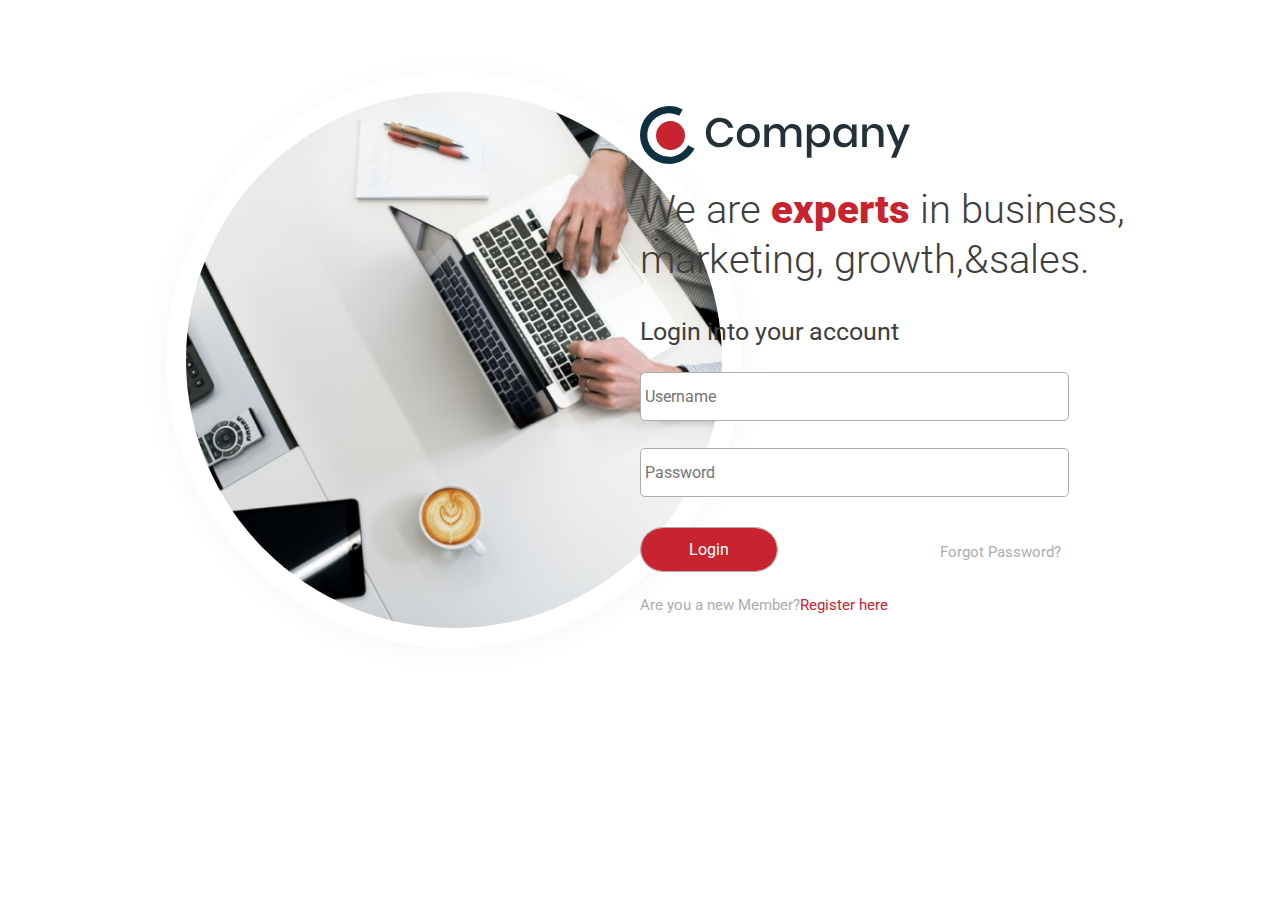
==== index.html @ fd1106fd "HTML Assignment 1" ====
<!DOCTYPE html>
<html lang="en">

<head>
    <meta charset="UTF-8">
    <meta http-equiv="X-UA-Compatible" content="IE=edge">
    <meta name="viewport" content="width=device-width, initial-scale=1.0">
    <title>Company</title>
    <link rel="stylesheet" href="css/style.css">
    <link rel="stylesheet" href="css/bootstrap.min.css">
    <script src="js/bootstrap.bundle.min.js"></script>
    <script src="js/custom.js"></script>
    <link rel="icon" type="image/x-icon" href="image/favicon.ico">
</head>

<body>

    <div class="d-flex flex-row">
        <div class="innerDiv left">
            <img src="image/hero-image.png" alt="" srcset=""">
        </div>
        <div class="innerDiv right">
            <div class="companyLogo">
                <img src="image/logo.svg" alt="" srcset="" class="">
            </div>
            <div class="companyText">
                <P>We are <span>experts</span> in business,<br> marketing, growth,&sales.</P>
            </div>
            <div class="loginText">
                <p class="">Login into your account</p>
            </div>
            <div class="loginForm">
                <div class="forgotPass">
                    <p>Forgot Password?</p>
                </div>
                <form action="">
                    <input type="text" name="username" placeholder=" Username" id=""><br>
                    <input type="password" name="password" placeholder=" Password" id=""><br>
                    <input type="submit" value="Login">
                </form>

            </div>
            <div class="signIn">
                <p>Are you a new Member?<span>Register here</span></p>
            </div>
        </div>
    </div>

</body>

</html>
---- css/style.css ----
@import url('https://fonts.googleapis.com/css2?family=Roboto');
*{
    margin: 0;
    padding: 0;
}
body{
    background-color: #FAFAFA;
}
.innerDiv{
    width:50%;
}
.left{
    position: relative;
    top: 72px;
left: 166px;
}
.left img{
    width: 576px;
    height: 576px;
border-radius: 50%;
box-shadow: 0px 4px 31px  #0000000A;
border: 20px solid #FFFFFF;
opacity: 1;
}
.companyLogo{
    position:Absolute;
    top: 106px;
}
.companyLogo img{
    width: 272px;
height: 58px;

}
.companyText{
    position:Absolute;
    width: 500px;
    height: 100px;
    top: 183px;
   
}
.companyText p{
    font: normal normal 300 40px/47px Roboto;
letter-spacing: 0px;
color: #3E3E3E;
}
.companyText span{
    font: normal normal 900 40px/53px Roboto;
letter-spacing: 0px;
color: #C8242F;
}
.loginText{
    position: Absolute;
    top:315px;
    
}
.loginText p{
    text-align: left;
font: normal normal normal 25px/33px Roboto;
letter-spacing: 0px;
color: #3E3E3E;
}
.loginForm{
    position: absolute;
    top:372px;
}
input{
    width:429px;
    height:49px;
    background: #FFFFFF 0% 0% no-repeat padding-box;
border: 1px solid #ADADAD;
border-radius: 5px;
}
input[type=password]{
    margin-top: 27px;
}
input[type=submit]{
    width: 138px;
height: 45px;
background: #C8242F 0% 0% no-repeat padding-box;
border-radius: 23px;
font: normal normal medium 18px/24px Roboto;
letter-spacing: 0px;
color: #FFFFFF;
margin-top:30px;
}

.forgotPass{
    position: absolute;
    top:170px;
    left: 300px;
    font: normal normal normal 15px/20px Roboto;
    color: #ADADAD;
}
.signIn{
    position: absolute;
    top:595px;
    font: normal normal normal 15px/20px Roboto;
    color: #ADADAD;
}
.signIn span{
    color: #C8242F;
}
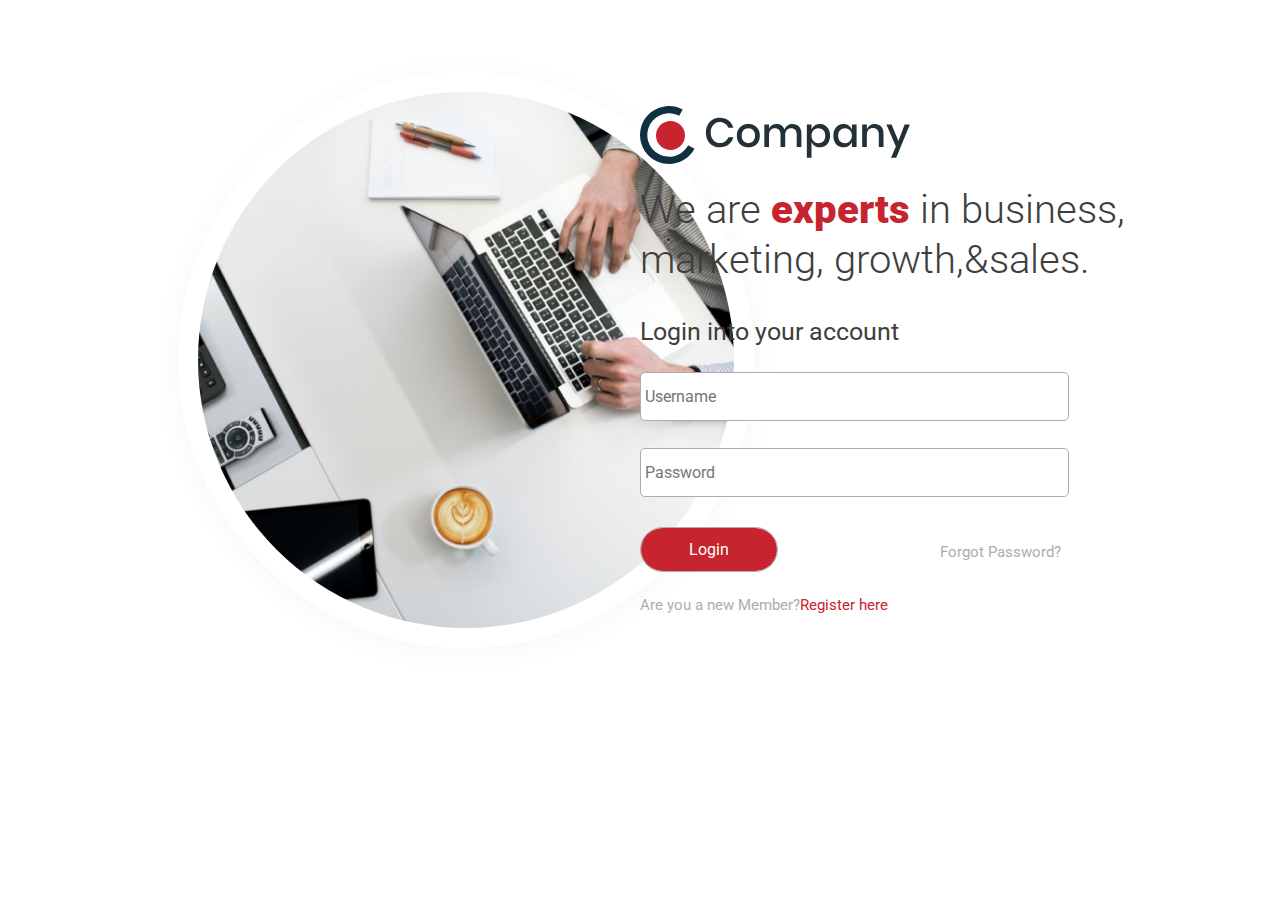
==== commit dd05ebc9: "day2 work" ====
--- a/index.html
+++ b/index.html
@@ -8,12 +8,14 @@
     <title>Company</title>
     <link rel="stylesheet" href="css/style.css">
     <link rel="stylesheet" href="css/bootstrap.min.css">
+    <link rel="icon" type="image/x-icon" href="image/favicon.ico">
+    <link rel="stylesheet" href="https://cdn.jsdelivr.net/npm/bootstrap@5.3.0-alpha1/dist/css/bootstrap.min.css">
     <script src="js/bootstrap.bundle.min.js"></script>
     <script src="js/custom.js"></script>
-    <link rel="icon" type="image/x-icon" href="image/favicon.ico">
 </head>
 
 <body>
+<div class="container-fluid">
 
     <div class="d-flex flex-row">
         <div class="innerDiv left">
@@ -45,7 +47,8 @@
             </div>
         </div>
     </div>
-
+</div>
+    <script src="https://cdn.jsdelivr.net/npm/bootstrap@5.3.0-alpha1/dist/js/bootstrap.bundle.min.js"></script>
 </body>
 
 </html>--- a/css/style.css
+++ b/css/style.css
@@ -2,10 +2,14 @@
 *{
     margin: 0;
     padding: 0;
+    font-family: roboto;
 }
 body{
     background-color: #FAFAFA;
 }
+
+/* Css Of Index.html Page */
+
 .innerDiv{
     width:50%;
 }
@@ -99,4 +103,131 @@
 }
 .signIn span{
     color: #C8242F;
-}+}
+
+
+/*css of Dashboard page*/
+
+.dashboard{
+    background: #FAFAFA 0% 0% no-repeat padding-box;
+}
+nav{
+    font-size: 16px;
+}
+.mainNavImg{
+    margin-left: 30px;
+}
+.navbarLogo{
+    height:30px;
+    width:142px;
+    margin-right:75px;
+}
+.navbarSearchIcon{
+    height:16px;
+    width:16px;
+}
+.navbarDownArrow{
+    margin-left: 14px;
+}
+.navbarUser{
+    margin-left: 12px;
+}
+.navbarProfile{
+    margin-left: 52px;
+    height:44px;
+    width:44px;
+}
+.navbarNotification{
+    height: 22px;
+    width: 22px;
+}
+span img{
+    width:19px;
+    height: 18px;
+}
+.w3-sidebar{
+    z-index: 111;
+}
+.w3-sidebar button{
+    margin:12px 30px;
+}
+.w3-sidebar img{
+    width: 19px;
+    height: 19px;
+    margin-right: 12px;
+}
+.sidebarIcon:hover{
+    background-color: #FFF3F4;
+    color:#C8242F;
+}
+.w3-sidebar{
+    width:242px;
+}
+#mainContent {
+    margin-left: 20%;
+}
+#mainContent .Dashboard{
+    font-size: 30px;
+    position: absolute;
+    top: 120px;
+}
+.detailsCard{
+    border:none;
+    position: absolute;
+    top:182px;
+}
+.detailsCard .card{
+    width: 219px;
+    height:116px;
+    overflow-y: hidden;
+    margin-right:30px
+
+}
+.detailsCard img{
+    margin:41px 0;
+    margin-left:38px;
+    height:  33px;
+    width: 33px;
+}
+.detailsCard .card-body{
+    padding-top:30px;
+
+}
+.detailsCard .card-title{
+    font-size: 25px;
+}
+.detailsCard .card-text{
+    font-size: 15px;
+}
+.detailsCard .card{
+    border:none;
+}
+.graph{
+    position: relative;
+    top:328px;
+}
+.sale{
+    width:802px;
+    height:400px;
+    padding:30px;
+}
+.saleText{
+    font-size: 22px;
+}
+.salePeriod{
+    font-family: 12px;
+    color: #ADADAD;
+}
+.SalePeriodActive{
+    color: #C8242F;
+}
+.saleByCountery{
+    padding:30px;
+}
+
+.circle{
+    width:18px;
+    height:18px;
+    border-radius: 100%;
+    background-color: #C8242F;
+}
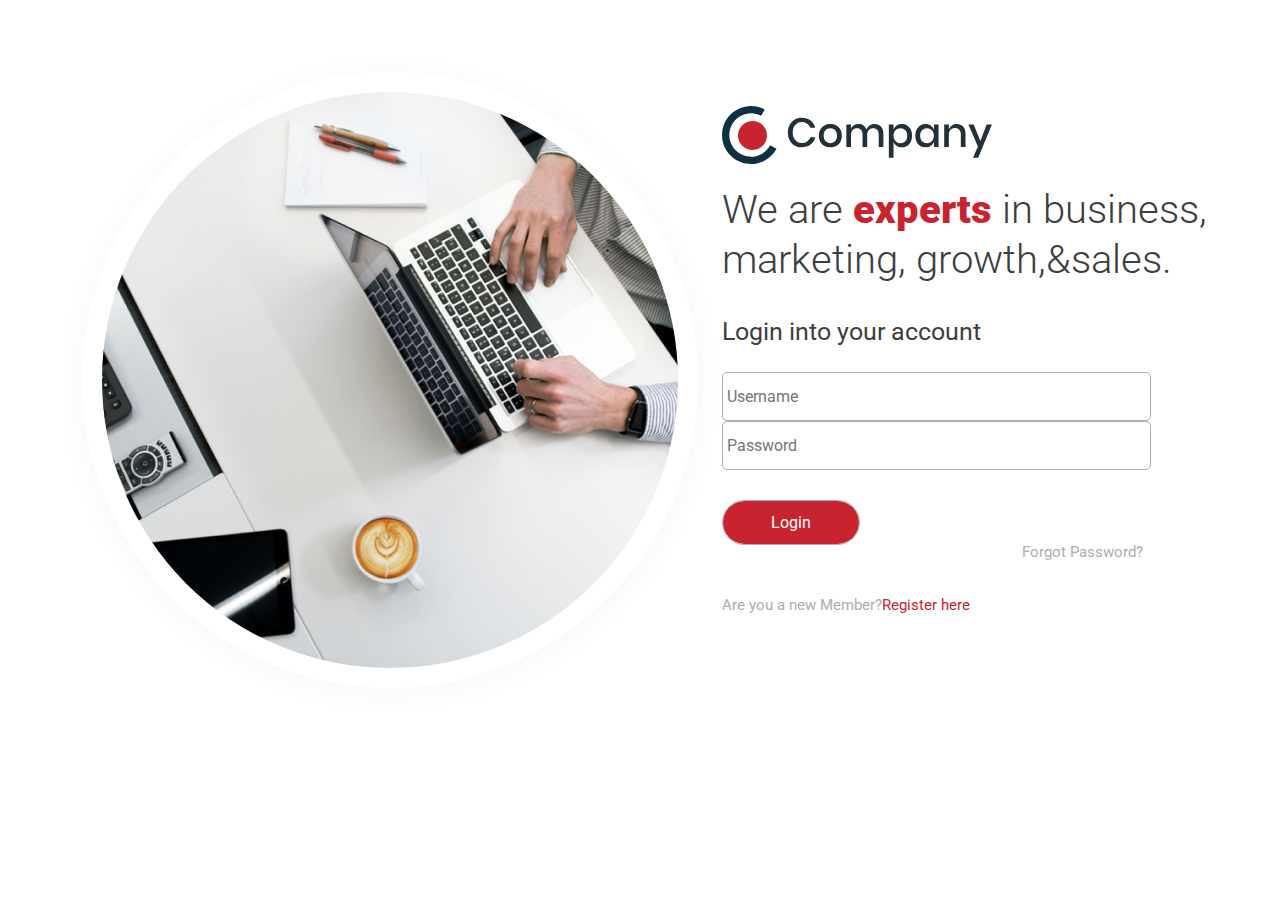
==== commit f47195c6: "Assignment 3" ====
--- a/index.html
+++ b/index.html
@@ -12,42 +12,49 @@
     <link rel="stylesheet" href="https://cdn.jsdelivr.net/npm/bootstrap@5.3.0-alpha1/dist/css/bootstrap.min.css">
     <script src="js/bootstrap.bundle.min.js"></script>
     <script src="js/custom.js"></script>
+    <style>
+        
+        @media screen and (max-width: 765px) {
+            .container{
+            margin:0 !important;
+        }
+        }
+    </style>
 </head>
 
 <body>
-<div class="container-fluid">
+    <div class="container">
+        <div class="row">
+            <div class="col index">
+                <img src="image/hero-image.png" alt="" srcset="">
+            </div>
+            <div class="col">
+                <div class="companyLogo">
+                    <img src="image/logo.svg" alt="" srcset="" class="">
+                </div>
+                <div class="companyText">
+                    <P>We are <span>experts</span> in business,<br> marketing, growth,&sales.</P>
+                </div>
+                <div class="loginText">
+                    <p class="">Login into your account</p>
+                </div>
+                <div class="loginForm">
+                    <div class="forgotPass">
+                        <p>Forgot Password?</p>
+                    </div>
+                    <form action="">
+                        <input type="text" name="username" placeholder=" Username" id=""><br>
+                        <input type="password" name="password" placeholder=" Password" id=""><br>
+                        <input type="submit" value="Login">
+                    </form>
 
-    <div class="d-flex flex-row">
-        <div class="innerDiv left">
-            <img src="image/hero-image.png" alt="" srcset=""">
-        </div>
-        <div class="innerDiv right">
-            <div class="companyLogo">
-                <img src="image/logo.svg" alt="" srcset="" class="">
-            </div>
-            <div class="companyText">
-                <P>We are <span>experts</span> in business,<br> marketing, growth,&sales.</P>
-            </div>
-            <div class="loginText">
-                <p class="">Login into your account</p>
-            </div>
-            <div class="loginForm">
-                <div class="forgotPass">
-                    <p>Forgot Password?</p>
                 </div>
-                <form action="">
-                    <input type="text" name="username" placeholder=" Username" id=""><br>
-                    <input type="password" name="password" placeholder=" Password" id=""><br>
-                    <input type="submit" value="Login">
-                </form>
-
-            </div>
-            <div class="signIn">
-                <p>Are you a new Member?<span>Register here</span></p>
+                <div class="signIn">
+                    <p>Are you a new Member?<span>Register here</span></p>
+                </div>
             </div>
         </div>
     </div>
-</div>
     <script src="https://cdn.jsdelivr.net/npm/bootstrap@5.3.0-alpha1/dist/js/bootstrap.bundle.min.js"></script>
 </body>
 
--- a/css/style.css
+++ b/css/style.css
@@ -1,233 +1,527 @@
 @import url('https://fonts.googleapis.com/css2?family=Roboto');
-*{
+
+* {
     margin: 0;
     padding: 0;
     font-family: roboto;
-}
-body{
+
+}
+
+body {
     background-color: #FAFAFA;
 }
 
 /* Css Of Index.html Page */
 
-.innerDiv{
-    width:50%;
-}
-.left{
+.index img{
+    border-radius: 50%;
+    border: 20px solid #FFFFFF;
+    box-shadow: 0px 4px 31px #0000000A;
+    margin-top: 72px;
+}
+
+.innerDiv {
+    width: 50%;
+}
+
+.left {
     position: relative;
     top: 72px;
-left: 166px;
-}
-.left img{
+    left: 166px;
+}
+
+.left img {
     width: 576px;
     height: 576px;
-border-radius: 50%;
-box-shadow: 0px 4px 31px  #0000000A;
-border: 20px solid #FFFFFF;
-opacity: 1;
-}
-.companyLogo{
-    position:Absolute;
+    border-radius: 50%;
+    box-shadow: 0px 4px 31px #0000000A;
+    border: 20px solid #FFFFFF;
+    opacity: 1;
+}
+
+.companyLogo {
+    position: Absolute;
     top: 106px;
 }
-.companyLogo img{
+
+.companyLogo img {
     width: 272px;
-height: 58px;
-
-}
-.companyText{
-    position:Absolute;
+    height: 58px;
+
+}
+
+.companyText {
+    position: Absolute;
     width: 500px;
     height: 100px;
     top: 183px;
-   
-}
-.companyText p{
+
+}
+
+.companyText p {
     font: normal normal 300 40px/47px Roboto;
-letter-spacing: 0px;
-color: #3E3E3E;
-}
-.companyText span{
+    letter-spacing: 0px;
+    color: #3E3E3E;
+}
+
+.companyText span {
     font: normal normal 900 40px/53px Roboto;
-letter-spacing: 0px;
-color: #C8242F;
-}
-.loginText{
+    letter-spacing: 0px;
+    color: #C8242F;
+}
+
+.loginText {
     position: Absolute;
-    top:315px;
-    
-}
-.loginText p{
+    top: 315px;
+
+}
+
+.loginText p {
     text-align: left;
-font: normal normal normal 25px/33px Roboto;
-letter-spacing: 0px;
-color: #3E3E3E;
-}
-.loginForm{
-    position: absolute;
-    top:372px;
-}
-input{
-    width:429px;
-    height:49px;
+    font: normal normal normal 25px/33px Roboto;
+    letter-spacing: 0px;
+    color: #3E3E3E;
+}
+
+.loginForm {
+    position: absolute;
+    top: 372px;
+}
+
+input {
+    width: 429px;
+    height: 49px;
     background: #FFFFFF 0% 0% no-repeat padding-box;
-border: 1px solid #ADADAD;
-border-radius: 5px;
-}
-input[type=password]{
+    border: 1px solid #ADADAD;
+    border-radius: 5px;
+}
+
+input[type=password] {
     margin-top: 27px;
 }
-input[type=submit]{
+
+input[type=submit] {
     width: 138px;
-height: 45px;
-background: #C8242F 0% 0% no-repeat padding-box;
-border-radius: 23px;
-font: normal normal medium 18px/24px Roboto;
-letter-spacing: 0px;
-color: #FFFFFF;
-margin-top:30px;
-}
-
-.forgotPass{
-    position: absolute;
-    top:170px;
+    height: 45px;
+    background: #C8242F 0% 0% no-repeat padding-box;
+    border-radius: 23px;
+    font: normal normal medium 18px/24px Roboto;
+    letter-spacing: 0px;
+    color: #FFFFFF;
+    margin-top: 30px;
+}
+
+.forgotPass {
+    position: absolute;
+    top: 170px;
     left: 300px;
     font: normal normal normal 15px/20px Roboto;
     color: #ADADAD;
 }
-.signIn{
-    position: absolute;
-    top:595px;
+
+.signIn {
+    position: absolute;
+    top: 595px;
     font: normal normal normal 15px/20px Roboto;
     color: #ADADAD;
 }
-.signIn span{
+
+.signIn span {
     color: #C8242F;
 }
 
 
 /*css of Dashboard page*/
 
-.dashboard{
+.dashboard {
     background: #FAFAFA 0% 0% no-repeat padding-box;
 }
-nav{
+
+nav {
     font-size: 16px;
-}
-.mainNavImg{
+    z-index: 11;
+    position: fixed;
+    background-color: #FFFFFF;
+}
+
+.navbar {
+    display: contents;
+    margin-top: 0;
+    padding-top: 0;
+}
+
+.mainNavImg {
     margin-left: 30px;
 }
-.navbarLogo{
-    height:30px;
-    width:142px;
-    margin-right:75px;
-}
-.navbarSearchIcon{
-    height:16px;
-    width:16px;
-}
-.navbarDownArrow{
+
+.navbarLogo {
+    height: 30px;
+    width: 142px;
+    margin-right: 75px;
+}
+
+.navbarSearchIcon {
+    height: 16px;
+    width: 16px;
+}
+
+.navbarDownArrow {
     margin-left: 14px;
 }
-.navbarUser{
+
+.navbarUser {
     margin-left: 12px;
 }
-.navbarProfile{
+
+.navbarProfile {
     margin-left: 52px;
-    height:44px;
-    width:44px;
-}
-.navbarNotification{
+    height: 44px;
+    width: 44px;
+}
+
+.navbarNotification {
     height: 22px;
     width: 22px;
 }
-span img{
-    width:19px;
+
+span img {
+    width: 19px;
     height: 18px;
 }
-.w3-sidebar{
+
+.w3-sidebar {
     z-index: 111;
 }
-.w3-sidebar button{
-    margin:12px 30px;
-}
-.w3-sidebar img{
+
+.w3-sidebar button {
+    margin: 12px 30px;
+}
+
+.w3-sidebar img {
     width: 19px;
     height: 19px;
     margin-right: 12px;
 }
-.sidebarIcon:hover{
+
+.sidebarIcon:hover {
     background-color: #FFF3F4;
-    color:#C8242F;
-}
-.w3-sidebar{
-    width:242px;
-}
+    color: #C8242F;
+}
+
+.w3-sidebar {
+    width: 242px;
+}
+
 #mainContent {
-    margin-left: 20%;
-}
-#mainContent .Dashboard{
+    /* margin-left: 18%; */
+    position: relative;
+}
+
+.Dashboard {
     font-size: 30px;
-    position: absolute;
-    top: 120px;
-}
-.detailsCard{
-    border:none;
-    position: absolute;
-    top:182px;
-}
-.detailsCard .card{
+}
+.card{
+    border: none !important;
+    border-radius: 0 !important;
+    font:roboto !important;
     width: 219px;
-    height:116px;
+    height: 116px;
+    padding: 0 !important;
+}
+.card img{
+    width: 30px;
+    height: 30px;
+}
+.card-text{
+    font-size: 15px !important;
+}
+.card-title{
+    font-size: 25px !important;
+}
+
+
+.detailsCard {
+    border: none;
+    position: absolute;
+    top: 100px;
+}
+
+.detailsCard .card {
+    width: 219px;
+    height: 116px;
     overflow-y: hidden;
-    margin-right:30px
-
-}
-.detailsCard img{
-    margin:41px 0;
-    margin-left:38px;
-    height:  33px;
+    margin-right: 30px
+}
+
+.detailsCard img {
+    margin: 41px 0;
+    margin-left: 38px;
+    height: 33px;
     width: 33px;
 }
-.detailsCard .card-body{
-    padding-top:30px;
-
-}
-.detailsCard .card-title{
+
+.detailsCard .card-body {
+    padding-top: 30px;
+
+}
+
+.detailsCard .card-title {
     font-size: 25px;
 }
-.detailsCard .card-text{
+
+.detailsCard .card-text {
     font-size: 15px;
 }
-.detailsCard .card{
-    border:none;
-}
-.graph{
-    position: relative;
-    top:328px;
-}
-.sale{
-    width:802px;
-    height:400px;
-    padding:30px;
-}
-.saleText{
+
+.detailsCard .card {
+    border: none;
+}
+
+/* .graph {
+    position: absolute;
+    top: 248px;
+} */
+
+.sale {
+    width: 802px;
+    height: 400px;
+    padding: 30px;
+    background-color: #FFFFFF;
+    border-radius: 5px;
+}
+.sale img{
+    /* min-width: 250px;
+    width: min(15vw, 802px);
+    margin: 0 auto; */
+    max-width:100%;
+max-height:100%;
+}
+.saleByCountry img{
+    max-width:100%;
+max-height:100%;
+}
+
+.saleText {
     font-size: 22px;
 }
-.salePeriod{
+
+.salePeriod {
     font-family: 12px;
     color: #ADADAD;
+    background-color: #FFFFFF;
+    border-radius: 5px;
+    margin:0 5px;
+}
+
+.SalePeriodActive {
+    color: #C8242F;
 }
 .SalePeriodActive{
-    color: #C8242F;
-}
-.saleByCountery{
-    padding:30px;
-}
-
-.circle{
+    text-decoration: underline solid #C8242F;
+}
+
+.saleByCountry {
+    width: 385px;
+height: 398px;
+    background-color: #FFFFFF;
+    padding: 30px;
+    border-radius: 5px;
+}
+
+.circle {
+    width: 18px;
+    height: 18px;
+    border-radius: 100%;
+    margin: 0 8px;
+    ;
+}
+
+.red {
+    background-color: #C8242F;
+}
+
+.green {
+    background-color: #A2B86C;
+}
+
+.orange {
+    background-color: #F16C20;
+}
+
+.yellow {
+    background-color: #EBC844;
+}
+
+.saleByCountery td {
+    padding-right: 25px;
+}
+
+.saleByCountery table {
+    table-layout: auto;
+    width: 100%;
+}
+
+.invoices {
+    background-color: #FFFFFF;
+    padding: 30px;
+    border-radius: 5px;
+    margin-top:2vw ;
+}
+
+.invoices p {
+    font-size: 22px;
+}
+
+.paid {
+    background-color: #EBFFEF;
+    color: #3CDD5F;
+    text-align: center;
+    border-radius: 5px;
+}
+
+.failed {
+    background-color: #FFF5F5;
+    color: #FF4545;
+    text-align: center;
+    border-radius: 5px;
+}
+
+.pending {
+    background-color: #F8F8F8;
+    color: #BABABA;
+    text-align: center;
+    border-radius: 5px;
+}
+
+table {
+    color: #3E3E3E;
+    font-size: 15px;
+    width: 100% !important;
+}
+
+table th {
+    color: #ADADAD;
+}
+
+.invoices a {
+    float: right;
+    text-decoration: none;
+    color: #C8242F;
+}
+
+
+/* Css for inner Page  */
+.navDiv,
+.sideDiv {
+    position: sticky;
+    background-color: #FFFFFF;
+    top: 0;
+    right: 0;
+}
+
+.analysisText {
+    font-size: 30px;
+}
+
+.mainArea {
+    position: relative;
+    /* left: 242px; */
+}
+
+.analysisText {
+    position: absolute;
+    top: 40px;
+    left: 48px;
+    font: normal normal medium 30px/39px Roboto;
+}
+
+.form {
+    background-color: white;
+    position: absolute;
+    top: 100px;
+    left: 50px;
+    padding: 20px;
+}
+
+.colText {
+    text-align: left;
+    font-size: 22px;
+    color: #3E3E3E;
+}
+input[type=password] {
+    margin-top: 0;
+}
+.otherTabs{
+    font-size: 18px;
+}
+.form .upload{
+    width: 124px;
+height: 36px;
+    border-radius:18px;
+    border:1px solid red;
+    padding:0 5px;
+    color: #C8242F;
+    background-color: #fff;
+}
+.noItem{
+    margin-left:20px;
+}
+.form-check-label{
+    margin-right: 40px;
+}
+.otherTags{
+    padding-bottom: 35px;
+}
+.form .cta{
+    margin-right: 20px;
+    font-size: 18px;
+    border-radius: 22.5px;
+}
+.bg-danger{
+    background-color: #C8242F;
+}
+.snackbar img{
+    height:18px;
     width:18px;
-    height:18px;
-    border-radius: 100%;
-    background-color: #C8242F;
-}
+    margin:10px
+}
+.error{
+    margin-top: 25px;
+    border: 2px solid #FF3535;
+    color: #FF3535;
+    font-size: 18px;
+}
+.information{
+    margin-top: 25px;
+    border: 2px solid #00B9E1;
+    color: #00B9E1;
+    font-size: 18px;
+}
+.success{
+    margin-top: 25px;
+    border: 2px solid #00AF27;
+    color: #00AF27;
+    font-size: 18px;
+}
+.warning{
+    margin-top: 25px;
+    border: 2px solid #FFA800;
+    color: #FFA800;
+    font-size: 18px;
+}
+.tabSwitch{
+    margin-left: 35px;
+    color: #ADADAD;
+    font-size:15px;
+}
+.tabSwitchActive{
+    color: #C8242F;
+    border-bottom: 5px solid red;
+}
+.abc{
+    padding-left: 0 !important;
+    padding-right: 0 !important;
+}
+.tabSwitch{
+    margin: 0 5px !important;
+}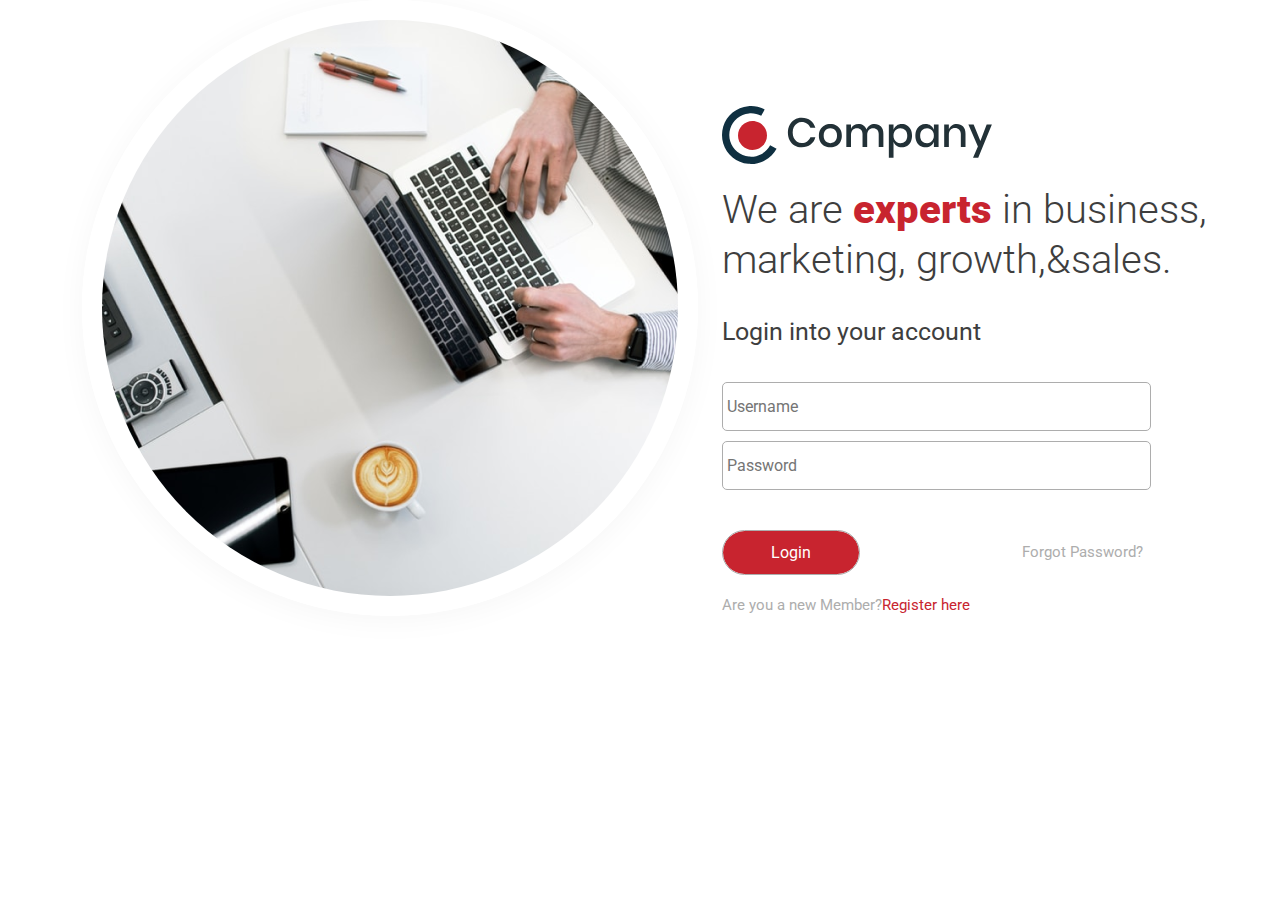
==== commit 219a3570: "Assignment 4" ====
--- a/index.html
+++ b/index.html
@@ -16,8 +16,9 @@
         
         @media screen and (max-width: 765px) {
             .container{
-            margin:0 !important;
+            margin-left:0 !important;
         }
+
         }
     </style>
 </head>
@@ -36,7 +37,7 @@
                     <P>We are <span>experts</span> in business,<br> marketing, growth,&sales.</P>
                 </div>
                 <div class="loginText">
-                    <p class="">Login into your account</p>
+                    <p>Login into your account</p>
                 </div>
                 <div class="loginForm">
                     <div class="forgotPass">
--- a/css/style.css
+++ b/css/style.css
@@ -18,13 +18,16 @@
     border: 20px solid #FFFFFF;
     box-shadow: 0px 4px 31px #0000000A;
     margin-top: 72px;
+    height:auto;
+    width: auto;
+    margin: auto;
 }
 
 .innerDiv {
     width: 50%;
 }
 
-.left {
+/* .left {
     position: relative;
     top: 72px;
     left: 166px;
@@ -37,7 +40,7 @@
     box-shadow: 0px 4px 31px #0000000A;
     border: 20px solid #FFFFFF;
     opacity: 1;
-}
+} */
 
 .companyLogo {
     position: Absolute;
@@ -73,7 +76,6 @@
 .loginText {
     position: Absolute;
     top: 315px;
-
 }
 
 .loginText p {
@@ -88,9 +90,10 @@
     top: 372px;
 }
 
-input {
+.loginForm input {
     width: 429px;
     height: 49px;
+    margin:10px 0;
     background: #FFFFFF 0% 0% no-repeat padding-box;
     border: 1px solid #ADADAD;
     border-radius: 5px;
@@ -188,13 +191,15 @@
     width: 19px;
     height: 18px;
 }
-
+#mySidebar{
+    display: none;
+}
 .w3-sidebar {
     z-index: 111;
 }
 
 .w3-sidebar button {
-    margin: 12px 30px;
+    margin: 12px 10px;
 }
 
 .w3-sidebar img {
@@ -204,17 +209,18 @@
 }
 
 .sidebarIcon:hover {
-    background-color: #FFF3F4;
-    color: #C8242F;
+    background-color: #FFF3F4 !important;
+    color: #C8242F !important;
 }
 
 .w3-sidebar {
-    width: 242px;
+    width: 190px;
 }
 
 #mainContent {
-    /* margin-left: 18%; */
     position: relative;
+    left: 15%;
+    width: 85%;
 }
 
 .Dashboard {
@@ -288,6 +294,9 @@
     padding: 30px;
     background-color: #FFFFFF;
     border-radius: 5px;
+    height:auto;
+    width: auto;
+    margin-right: 10px;
 }
 .sale img{
     /* min-width: 250px;
@@ -295,10 +304,18 @@
     margin: 0 auto; */
     max-width:100%;
 max-height:100%;
+
+}
+.saleByCountry{
+    height:auto;
+    width: auto;
 }
 .saleByCountry img{
     max-width:100%;
 max-height:100%;
+display: block;
+margin:0 auto;
+
 }
 
 .saleText {
@@ -418,7 +435,10 @@
     top: 0;
     right: 0;
 }
-
+#mainArea{
+    position: relative;
+    left:12%;
+}
 .analysisText {
     font-size: 30px;
 }
